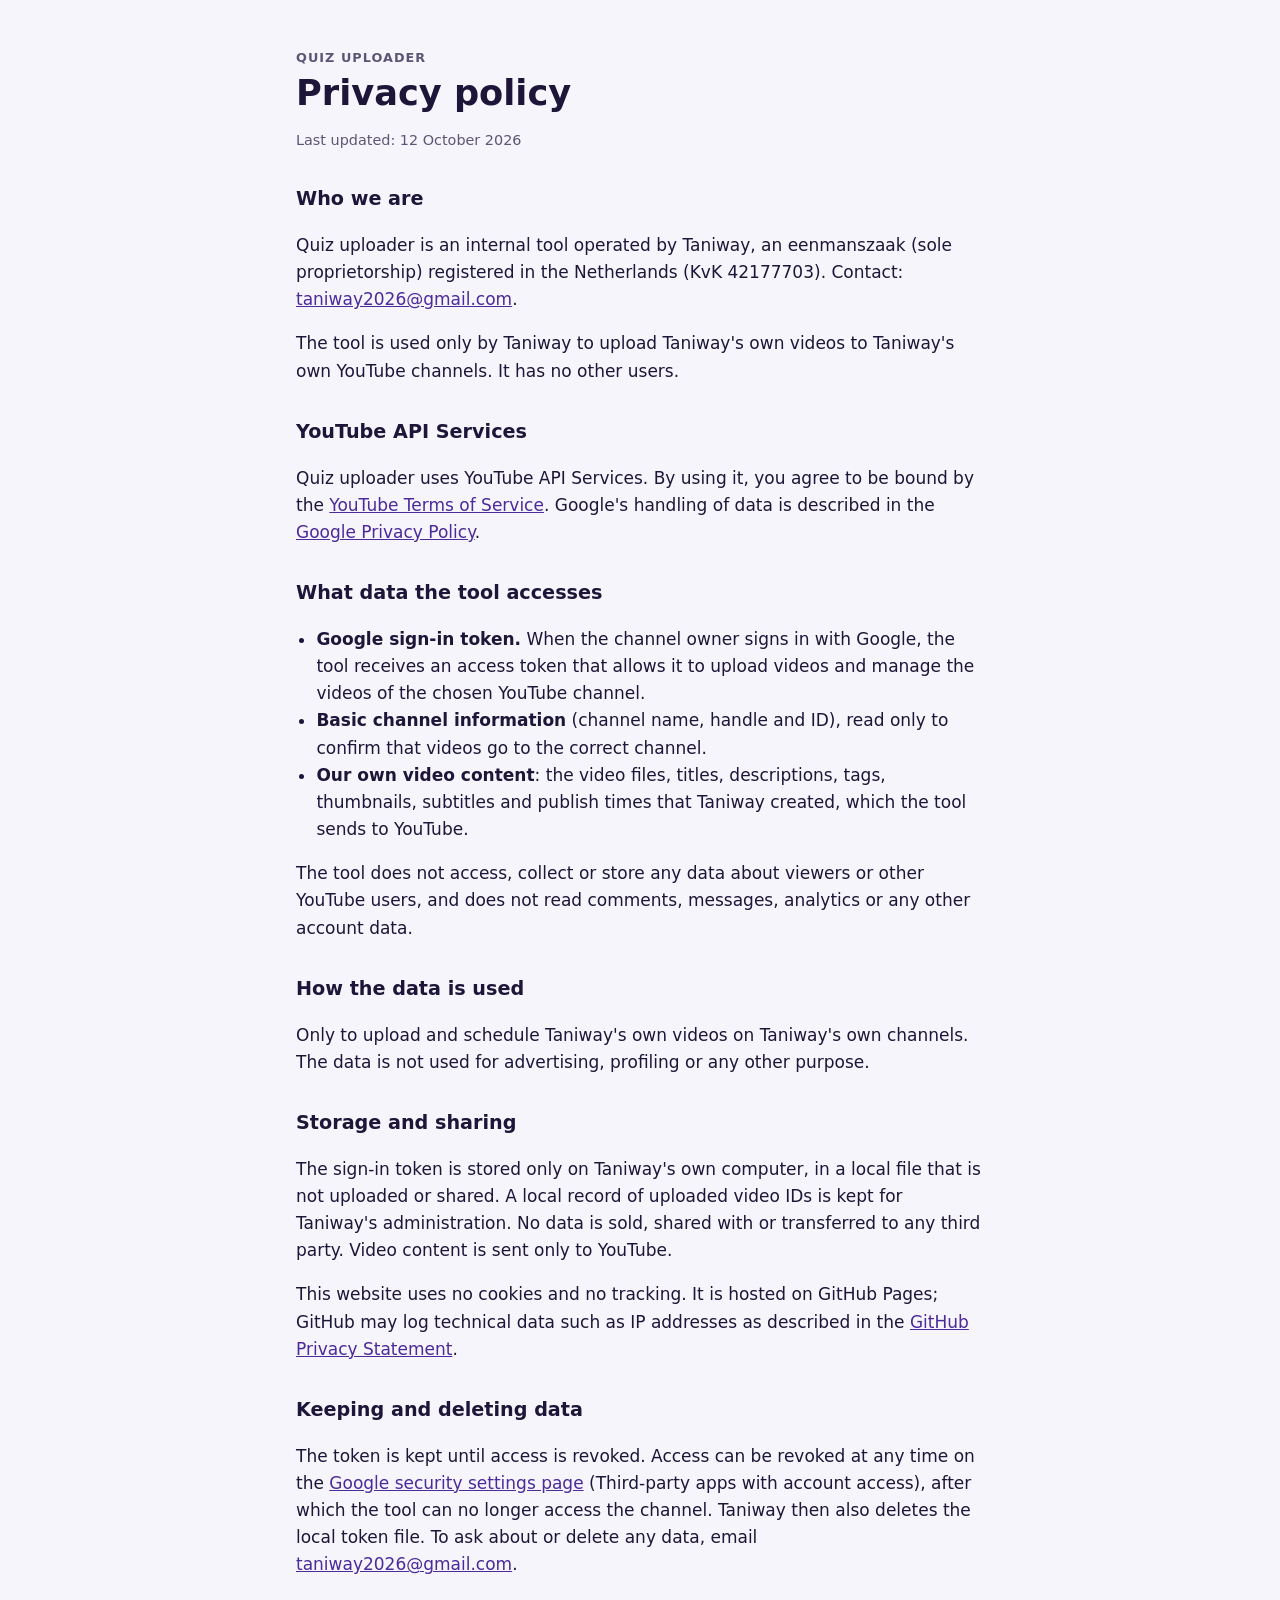
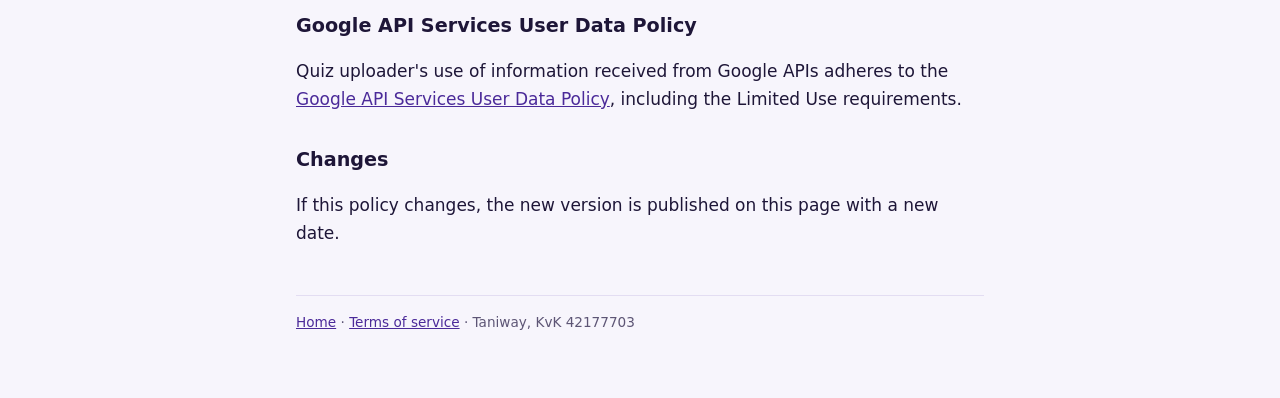
==== privacy.html @ 56ebe8cb "Home page, privacy policy and terms for Quiz uploader" ====
<!doctype html>
<html lang="en">
<head>
<meta charset="utf-8">
<meta name="viewport" content="width=device-width, initial-scale=1">
<title>Privacy policy · Quiz uploader</title>
<link rel="stylesheet" href="style.css">
</head>
<body>
<main>
  <p class="tag"><a href="index.html">Quiz uploader</a></p>
  <h1>Privacy policy</h1>
  <p class="date">Last updated: 12 October 2026</p>

  <h2>Who we are</h2>
  <p>Quiz uploader is an internal tool operated by Taniway, an eenmanszaak (sole proprietorship) registered in the
  Netherlands (KvK 42177703). Contact: <a href="mailto:taniway2026@gmail.com">taniway2026@gmail.com</a>.</p>
  <p>The tool is used only by Taniway to upload Taniway's own videos to Taniway's own YouTube channels. It has no
  other users.</p>

  <h2>YouTube API Services</h2>
  <p>Quiz uploader uses YouTube API Services. By using it, you agree to be bound by the
  <a href="https://www.youtube.com/t/terms">YouTube Terms of Service</a>. Google's handling of data is described in
  the <a href="https://policies.google.com/privacy">Google Privacy Policy</a>.</p>

  <h2>What data the tool accesses</h2>
  <ul>
    <li><strong>Google sign-in token.</strong> When the channel owner signs in with Google, the tool receives an access
    token that allows it to upload videos and manage the videos of the chosen YouTube channel.</li>
    <li><strong>Basic channel information</strong> (channel name, handle and ID), read only to confirm that videos go
    to the correct channel.</li>
    <li><strong>Our own video content</strong>: the video files, titles, descriptions, tags, thumbnails, subtitles and
    publish times that Taniway created, which the tool sends to YouTube.</li>
  </ul>
  <p>The tool does not access, collect or store any data about viewers or other YouTube users, and does not read
  comments, messages, analytics or any other account data.</p>

  <h2>How the data is used</h2>
  <p>Only to upload and schedule Taniway's own videos on Taniway's own channels. The data is not used for advertising,
  profiling or any other purpose.</p>

  <h2>Storage and sharing</h2>
  <p>The sign-in token is stored only on Taniway's own computer, in a local file that is not uploaded or shared. A
  local record of uploaded video IDs is kept for Taniway's administration. No data is sold, shared with or
  transferred to any third party. Video content is sent only to YouTube.</p>
  <p>This website uses no cookies and no tracking. It is hosted on GitHub Pages; GitHub may log technical data such as
  IP addresses as described in the
  <a href="https://docs.github.com/en/site-policy/privacy-policies/github-general-privacy-statement">GitHub Privacy Statement</a>.</p>

  <h2>Keeping and deleting data</h2>
  <p>The token is kept until access is revoked. Access can be revoked at any time on the
  <a href="https://myaccount.google.com/permissions">Google security settings page</a>
  (Third-party apps with account access), after which the tool can no longer access the channel. Taniway then also
  deletes the local token file. To ask about or delete any data, email
  <a href="mailto:taniway2026@gmail.com">taniway2026@gmail.com</a>.</p>

  <h2>Google API Services User Data Policy</h2>
  <p>Quiz uploader's use of information received from Google APIs adheres to the
  <a href="https://developers.google.com/terms/api-services-user-data-policy">Google API Services User Data Policy</a>,
  including the Limited Use requirements.</p>

  <h2>Changes</h2>
  <p>If this policy changes, the new version is published on this page with a new date.</p>

  <footer><a href="index.html">Home</a> · <a href="terms.html">Terms of service</a> ·
  Taniway, KvK 42177703</footer>
</main>
</body>
</html>
---- style.css ----
:root { --bg: #f7f5fc; --ink: #1e1638; --muted: #5d5575; --accent: #4b2a99; --line: #e3ddf2; }
@media (prefers-color-scheme: dark) {
  :root { --bg: #161126; --ink: #f2eefb; --muted: #b6aecb; --accent: #ffc93c; --line: #2e2546; }
}
* { box-sizing: border-box; }
body { margin: 0; background: var(--bg); color: var(--ink);
  font: 17px/1.6 "Segoe UI", system-ui, -apple-system, Roboto, Arial, sans-serif; }
main { max-width: 720px; margin: 0 auto; padding: 48px 16px 64px; }
h1 { font-size: 2.2rem; line-height: 1.2; margin: 4px 0 12px; }
h2 { font-size: 1.2rem; margin: 32px 0 8px; }
a { color: var(--accent); }
.tag { text-transform: uppercase; letter-spacing: .08em; font-size: .8rem; font-weight: 700; color: var(--muted); margin: 0; }
.tag a { color: inherit; text-decoration: none; }
.lead { font-size: 1.15rem; color: var(--muted); }
.date { color: var(--muted); font-size: .9rem; }
.links { margin-top: 32px; font-weight: 600; }
ul { padding-left: 1.2em; }
footer { margin-top: 48px; padding-top: 16px; border-top: 1px solid var(--line); color: var(--muted); font-size: .85rem; }
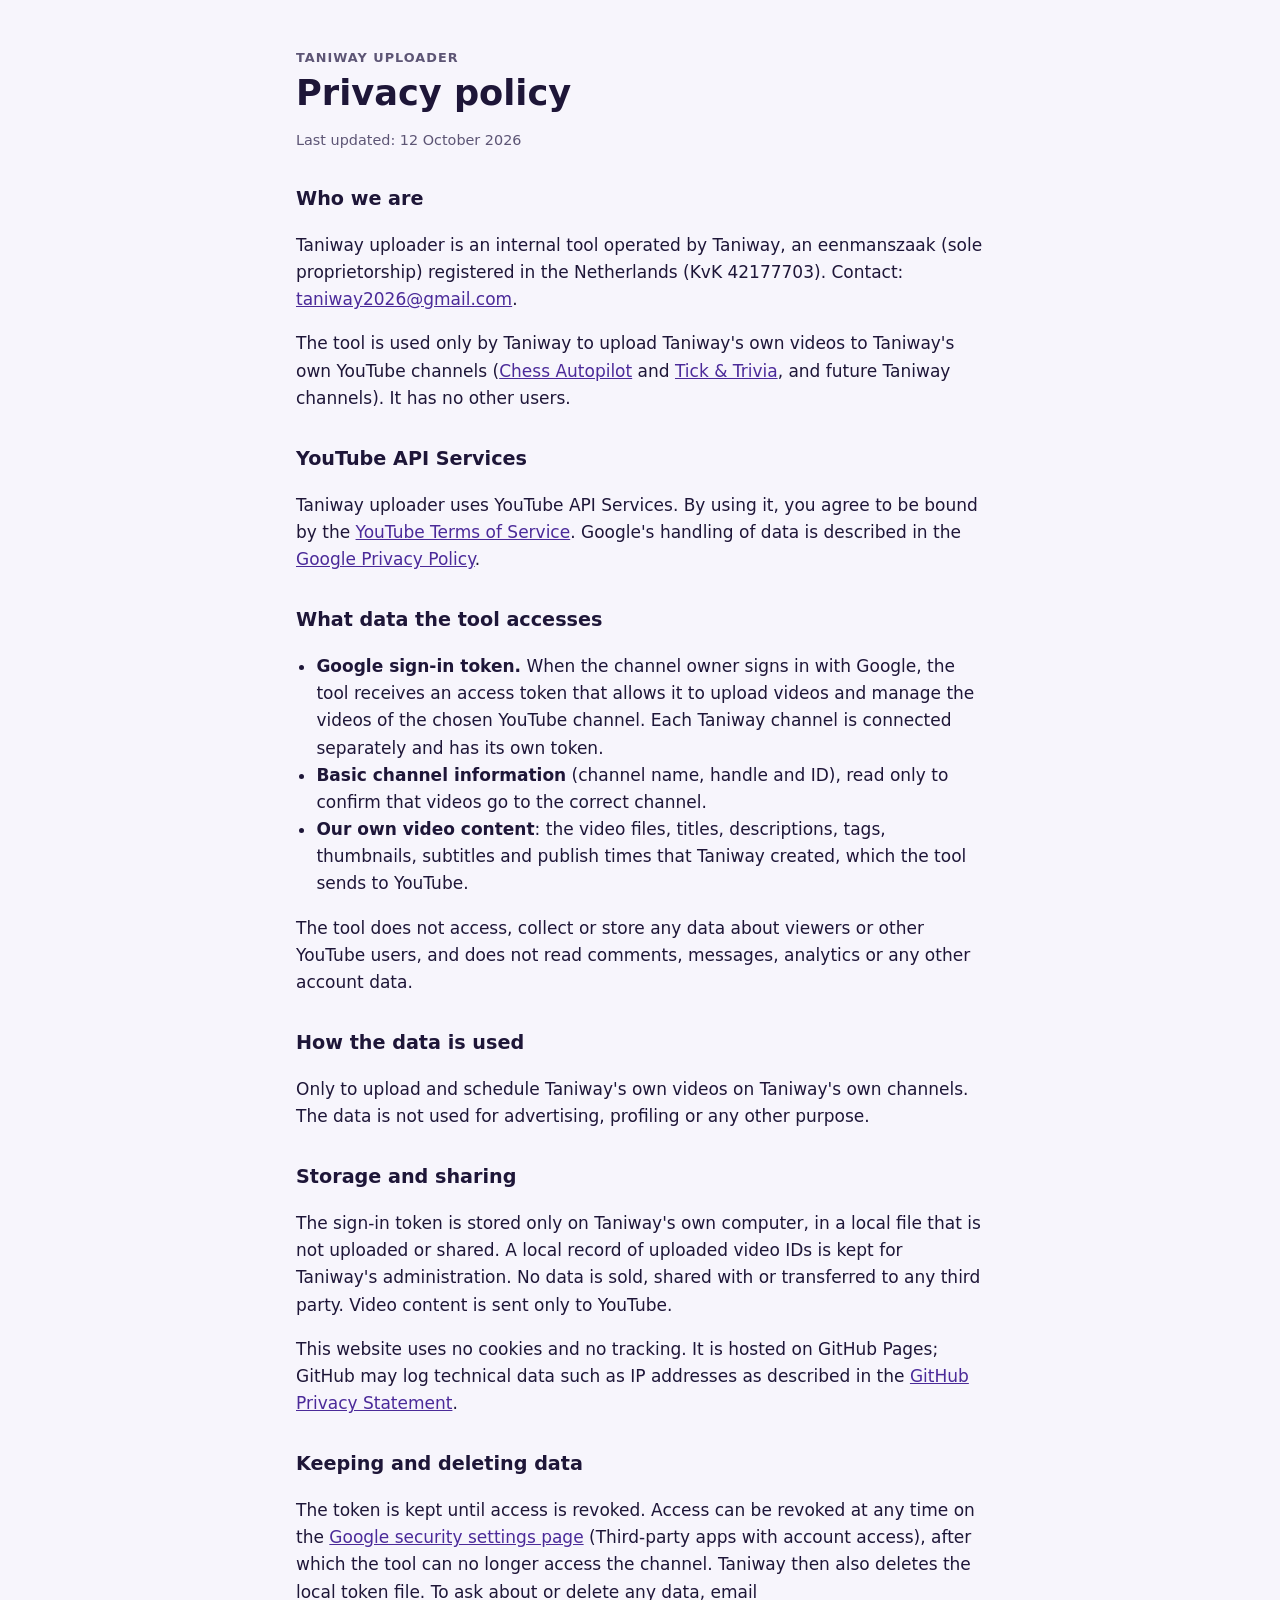
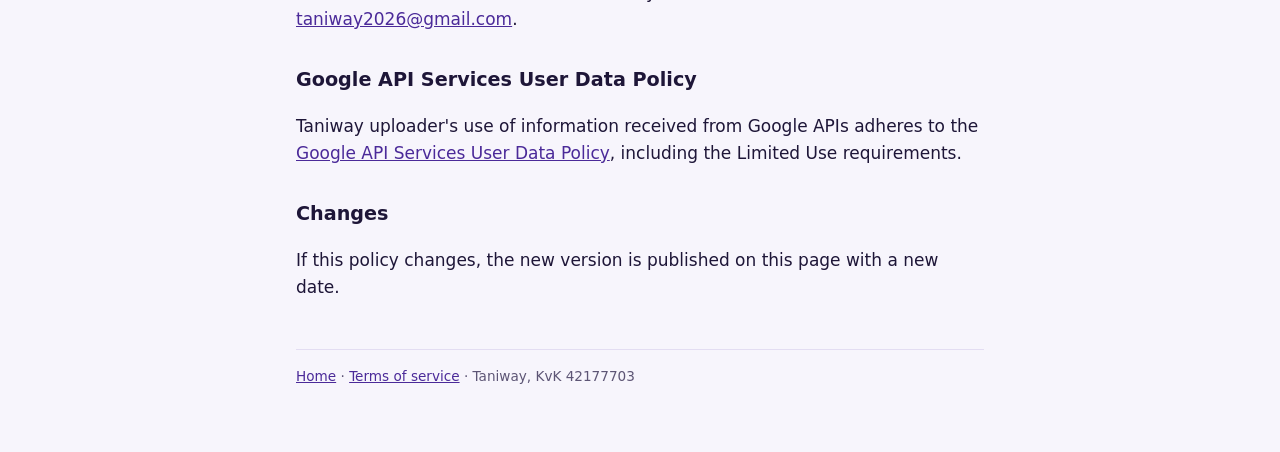
==== commit 83ada163: "Add files via upload" ====
--- a/privacy.html
+++ b/privacy.html
@@ -1,69 +1,70 @@
-<!doctype html>
-<html lang="en">
-<head>
-<meta charset="utf-8">
-<meta name="viewport" content="width=device-width, initial-scale=1">
-<title>Privacy policy · Quiz uploader</title>
-<link rel="stylesheet" href="style.css">
-</head>
-<body>
-<main>
-  <p class="tag"><a href="index.html">Quiz uploader</a></p>
-  <h1>Privacy policy</h1>
-  <p class="date">Last updated: 12 October 2026</p>
-
-  <h2>Who we are</h2>
-  <p>Quiz uploader is an internal tool operated by Taniway, an eenmanszaak (sole proprietorship) registered in the
-  Netherlands (KvK 42177703). Contact: <a href="mailto:taniway2026@gmail.com">taniway2026@gmail.com</a>.</p>
-  <p>The tool is used only by Taniway to upload Taniway's own videos to Taniway's own YouTube channels. It has no
-  other users.</p>
-
-  <h2>YouTube API Services</h2>
-  <p>Quiz uploader uses YouTube API Services. By using it, you agree to be bound by the
-  <a href="https://www.youtube.com/t/terms">YouTube Terms of Service</a>. Google's handling of data is described in
-  the <a href="https://policies.google.com/privacy">Google Privacy Policy</a>.</p>
-
-  <h2>What data the tool accesses</h2>
-  <ul>
-    <li><strong>Google sign-in token.</strong> When the channel owner signs in with Google, the tool receives an access
-    token that allows it to upload videos and manage the videos of the chosen YouTube channel.</li>
-    <li><strong>Basic channel information</strong> (channel name, handle and ID), read only to confirm that videos go
-    to the correct channel.</li>
-    <li><strong>Our own video content</strong>: the video files, titles, descriptions, tags, thumbnails, subtitles and
-    publish times that Taniway created, which the tool sends to YouTube.</li>
-  </ul>
-  <p>The tool does not access, collect or store any data about viewers or other YouTube users, and does not read
-  comments, messages, analytics or any other account data.</p>
-
-  <h2>How the data is used</h2>
-  <p>Only to upload and schedule Taniway's own videos on Taniway's own channels. The data is not used for advertising,
-  profiling or any other purpose.</p>
-
-  <h2>Storage and sharing</h2>
-  <p>The sign-in token is stored only on Taniway's own computer, in a local file that is not uploaded or shared. A
-  local record of uploaded video IDs is kept for Taniway's administration. No data is sold, shared with or
-  transferred to any third party. Video content is sent only to YouTube.</p>
-  <p>This website uses no cookies and no tracking. It is hosted on GitHub Pages; GitHub may log technical data such as
-  IP addresses as described in the
-  <a href="https://docs.github.com/en/site-policy/privacy-policies/github-general-privacy-statement">GitHub Privacy Statement</a>.</p>
-
-  <h2>Keeping and deleting data</h2>
-  <p>The token is kept until access is revoked. Access can be revoked at any time on the
-  <a href="https://myaccount.google.com/permissions">Google security settings page</a>
-  (Third-party apps with account access), after which the tool can no longer access the channel. Taniway then also
-  deletes the local token file. To ask about or delete any data, email
-  <a href="mailto:taniway2026@gmail.com">taniway2026@gmail.com</a>.</p>
-
-  <h2>Google API Services User Data Policy</h2>
-  <p>Quiz uploader's use of information received from Google APIs adheres to the
-  <a href="https://developers.google.com/terms/api-services-user-data-policy">Google API Services User Data Policy</a>,
-  including the Limited Use requirements.</p>
-
-  <h2>Changes</h2>
-  <p>If this policy changes, the new version is published on this page with a new date.</p>
-
-  <footer><a href="index.html">Home</a> · <a href="terms.html">Terms of service</a> ·
-  Taniway, KvK 42177703</footer>
-</main>
-</body>
-</html>
+<!doctype html>
+<html lang="en">
+<head>
+<meta charset="utf-8">
+<meta name="viewport" content="width=device-width, initial-scale=1">
+<title>Privacy policy · Taniway uploader</title>
+<link rel="stylesheet" href="style.css">
+</head>
+<body>
+<main>
+  <p class="tag"><a href="index.html">Taniway uploader</a></p>
+  <h1>Privacy policy</h1>
+  <p class="date">Last updated: 12 October 2026</p>
+
+  <h2>Who we are</h2>
+  <p>Taniway uploader is an internal tool operated by Taniway, an eenmanszaak (sole proprietorship) registered in the
+  Netherlands (KvK 42177703). Contact: <a href="mailto:taniway2026@gmail.com">taniway2026@gmail.com</a>.</p>
+  <p>The tool is used only by Taniway to upload Taniway's own videos to Taniway's own YouTube channels (<a href="https://www.youtube.com/@chessautopilot">Chess Autopilot</a> and <a href="https://www.youtube.com/@tickandtrivia">Tick &amp; Trivia</a>, and future Taniway
+  channels). It has no other users.</p>
+
+  <h2>YouTube API Services</h2>
+  <p>Taniway uploader uses YouTube API Services. By using it, you agree to be bound by the
+  <a href="https://www.youtube.com/t/terms">YouTube Terms of Service</a>. Google's handling of data is described in
+  the <a href="https://policies.google.com/privacy">Google Privacy Policy</a>.</p>
+
+  <h2>What data the tool accesses</h2>
+  <ul>
+    <li><strong>Google sign-in token.</strong> When the channel owner signs in with Google, the tool receives an access
+    token that allows it to upload videos and manage the videos of the chosen YouTube channel. Each Taniway
+    channel is connected separately and has its own token.</li>
+    <li><strong>Basic channel information</strong> (channel name, handle and ID), read only to confirm that videos go
+    to the correct channel.</li>
+    <li><strong>Our own video content</strong>: the video files, titles, descriptions, tags, thumbnails, subtitles and
+    publish times that Taniway created, which the tool sends to YouTube.</li>
+  </ul>
+  <p>The tool does not access, collect or store any data about viewers or other YouTube users, and does not read
+  comments, messages, analytics or any other account data.</p>
+
+  <h2>How the data is used</h2>
+  <p>Only to upload and schedule Taniway's own videos on Taniway's own channels. The data is not used for advertising,
+  profiling or any other purpose.</p>
+
+  <h2>Storage and sharing</h2>
+  <p>The sign-in token is stored only on Taniway's own computer, in a local file that is not uploaded or shared. A
+  local record of uploaded video IDs is kept for Taniway's administration. No data is sold, shared with or
+  transferred to any third party. Video content is sent only to YouTube.</p>
+  <p>This website uses no cookies and no tracking. It is hosted on GitHub Pages; GitHub may log technical data such as
+  IP addresses as described in the
+  <a href="https://docs.github.com/en/site-policy/privacy-policies/github-general-privacy-statement">GitHub Privacy Statement</a>.</p>
+
+  <h2>Keeping and deleting data</h2>
+  <p>The token is kept until access is revoked. Access can be revoked at any time on the
+  <a href="https://myaccount.google.com/permissions">Google security settings page</a>
+  (Third-party apps with account access), after which the tool can no longer access the channel. Taniway then also
+  deletes the local token file. To ask about or delete any data, email
+  <a href="mailto:taniway2026@gmail.com">taniway2026@gmail.com</a>.</p>
+
+  <h2>Google API Services User Data Policy</h2>
+  <p>Taniway uploader's use of information received from Google APIs adheres to the
+  <a href="https://developers.google.com/terms/api-services-user-data-policy">Google API Services User Data Policy</a>,
+  including the Limited Use requirements.</p>
+
+  <h2>Changes</h2>
+  <p>If this policy changes, the new version is published on this page with a new date.</p>
+
+  <footer><a href="index.html">Home</a> · <a href="terms.html">Terms of service</a> ·
+  Taniway, KvK 42177703</footer>
+</main>
+</body>
+</html>
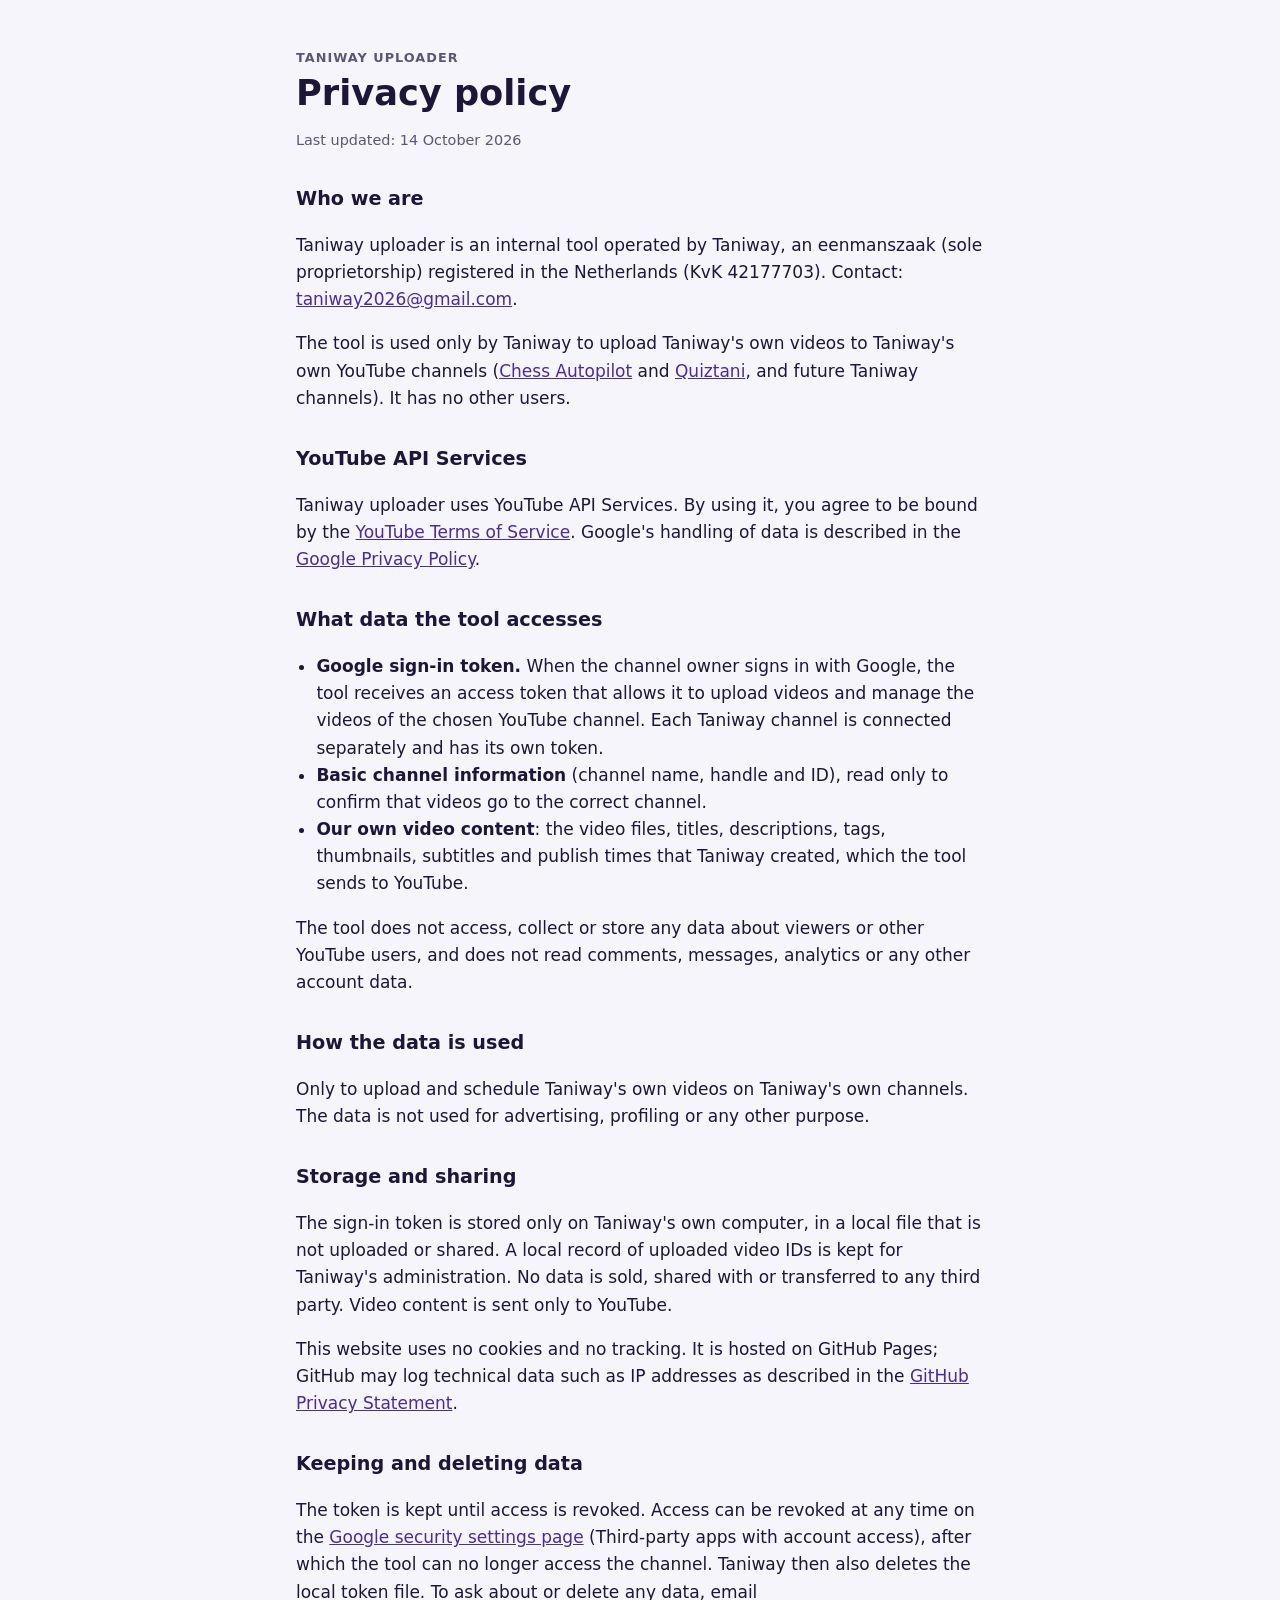
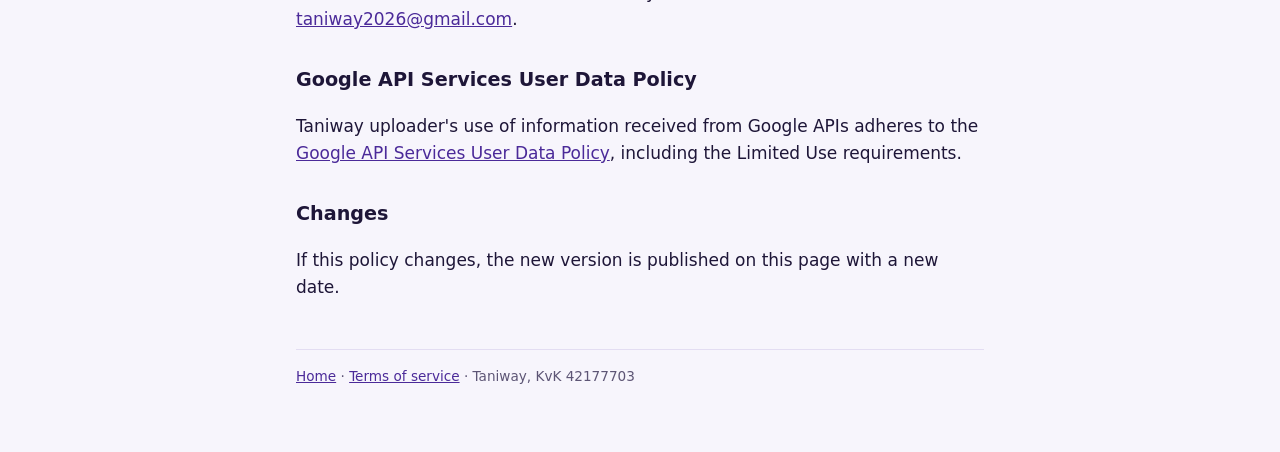
==== commit b941424e: "Add files via upload" ====
--- a/privacy.html
+++ b/privacy.html
@@ -10,12 +10,12 @@
 <main>
   <p class="tag"><a href="index.html">Taniway uploader</a></p>
   <h1>Privacy policy</h1>
-  <p class="date">Last updated: 12 October 2026</p>
+  <p class="date">Last updated: 14 October 2026</p>
 
   <h2>Who we are</h2>
   <p>Taniway uploader is an internal tool operated by Taniway, an eenmanszaak (sole proprietorship) registered in the
   Netherlands (KvK 42177703). Contact: <a href="mailto:taniway2026@gmail.com">taniway2026@gmail.com</a>.</p>
-  <p>The tool is used only by Taniway to upload Taniway's own videos to Taniway's own YouTube channels (<a href="https://www.youtube.com/@chessautopilot">Chess Autopilot</a> and <a href="https://www.youtube.com/@tickandtrivia">Tick &amp; Trivia</a>, and future Taniway
+  <p>The tool is used only by Taniway to upload Taniway's own videos to Taniway's own YouTube channels (<a href="https://www.youtube.com/@chessautopilot">Chess Autopilot</a> and <a href="https://www.youtube.com/channel/UC-FJ-EWGneCtfBFvYi2P49g">Quiztani</a>, and future Taniway
   channels). It has no other users.</p>
 
   <h2>YouTube API Services</h2>
